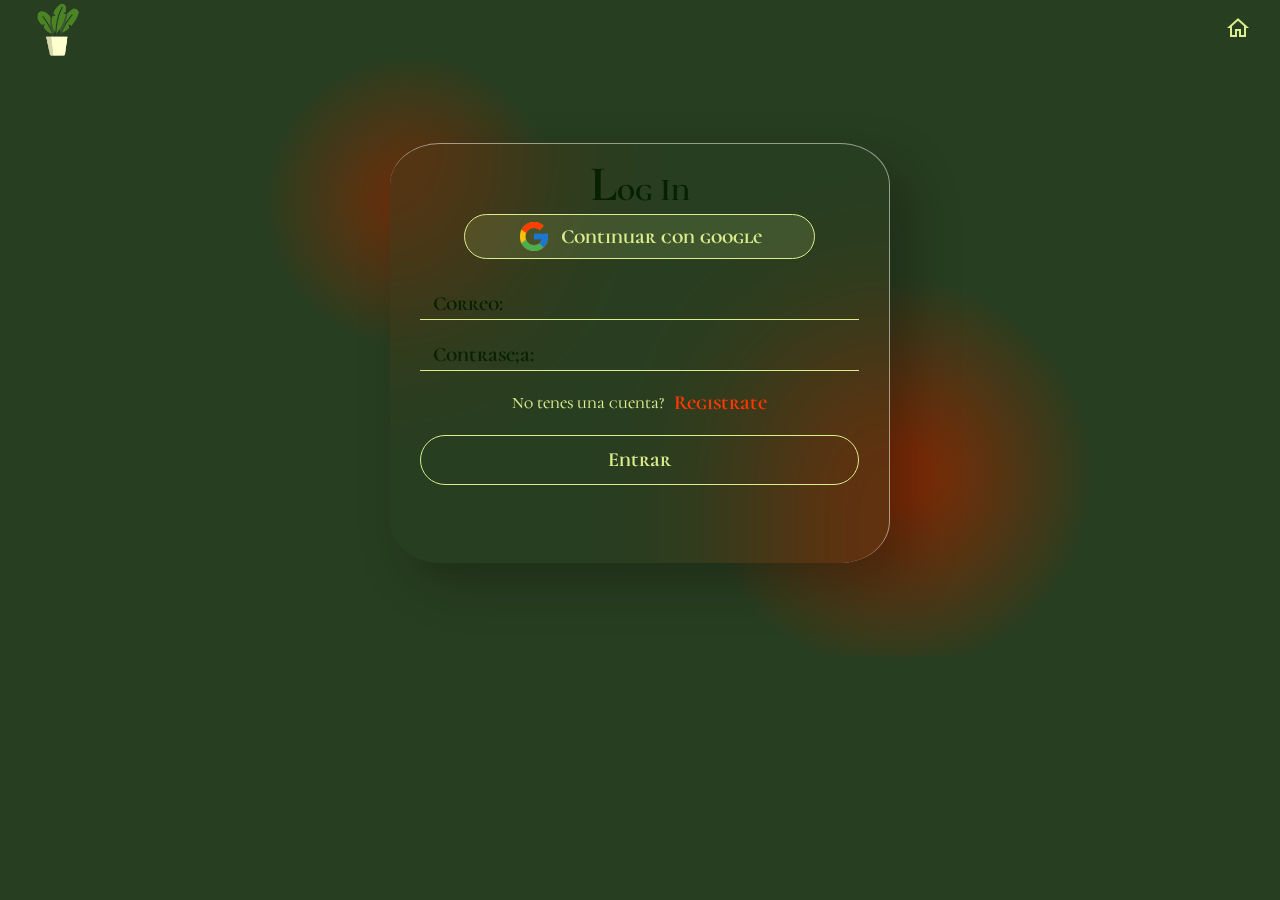
==== log-in.html @ 7e56a9e5 "proyecto integrador" ====
<!DOCTYPE html>
<html lang="en">
<head>
    <meta charset="UTF-8">
    <meta http-equiv="X-UA-Compatible" content="IE=edge">
    <meta name="viewport" content="width=device-width, initial-scale=1.0">
    <title>Log In|Malaya Jardineria</title>
    <link rel="stylesheet" href="assets/styles.css"/>
    <link href="index.html"/>
    <link
    rel="stylesheet"
    href="https://cdnjs.cloudflare.com/ajax/libs/animate.css/4.1.1/animate.min.css"
  />
</head>
<body style="background: rgb(40, 62, 32)">
    <header>
        <img src="assets/img/icon.png.png" class="logo" />
        <nav class="navbar">
          <ul class="navbar-list">
            <li >
              <a class="login-a" href="index.html">
                <img src="assets/img/icons8-home-24.png"/>
              </a>
            </li>
          </ul>
        </nav>
      </header>

      <section id="login-form">
          <div class="formulario-login animate__animated animate__fadeInDownBig">
            <h1>Log In</h1>
            <div class="google-box">
              <img src="assets/img/icons8-google-48.png"/>
              <a class="google-a" href="#">Continuar con google</a>
            </div>
            
            <form>
            
              <div  class="campo">
                <input
                  type="email"
                  id="correo"
                  required
                />
                <label for="correo">Correo:</label>
              </div>

              <div class="campo">
                <input type="password" id="contrasena" required/>
                <label for="contrasena">Contrase;a:</label>

              </div>
              
              <div class="signup-preg">
                <p>No tenes una cuenta?</p>
                  <a href="sign-up.html" target="_blank">Registrate</a>
              </div>

              <div>
                <button class="btn-form" type="submit">Entrar</button>
              </div>

             
            </form>

            
      </div>
      </section>
   
</body>
</html>
---- assets/styles.css ----
@import url("https://fonts.googleapis.com/css2?family=Viaoda+Libre&display=swap");
@import url("https://fonts.googleapis.com/css2?family=Cormorant+Unicase:wght@300;400;500;600;700&display=swap");
@import url("https://fonts.googleapis.com/css2?family=Poppins:wght@400;500;600&display=swap");
@import 'animate.css';
/*font-family: 'Cormorant', serif;
font-family: 'Cormorant Unicase', serif;
font-family: 'Viaoda Libre', cursive;*/

:root {
  --background-header: rgb(40, 62, 32);
  --background-about: rgb(68, 96, 56);
  --background-teach: #b1c950;
  --background-service: #7a9324;
  --background-form: rgb(47, 80, 33);
  --background-contact: #2e4b25;
  --background-footer: rgb(40, 62, 32);
  --title: rgb(255, 55, 0);
  --btn-buy:/*degrade*/ ;
  --sign-up:radial-gradient(circle at 32% 25%, rgba(123, 44, 7, 0.816)  1%, transparent 15%), radial-gradient(circle at 70% 70%, rgb(123, 44, 7) 3%, var(--background-header) 20%);
  --header-hover: rgb(255, 55, 0);
  --text-green: #dced8e;
  --text-white: #f3f4f6;
}

* {
  margin: 0;
  padding: 0;
  box-sizing: border-box;
  text-decoration: none;
  list-style-type: none;
  font-family: "Cormorant Unicase", serif;
}

header {
  background-color: var(--background-header);
  width: 100%;
  display: flex;
  flex-direction: row;
  justify-content: space-between;
  align-items: center;
  height: 60px;
  padding: 0px 30px 0px 30px;
  position: fixed;
  top: 0;
  z-index: 2;
}

.logo {
  height: 90%;
  animation: bajar 1s;
  transform:translateY(-10);
  animation-timing-function: cubic-bezier(.46,.02,.64,.98);
}

@keyframes bajar{
  0%{
    transform: translateY(-10px)
  }

  100% {
    transform:translateY(0px)
  }

}

.navbar,
.navbar-list {
  display: flex;
  align-items: center;
  justify-content: center;
  animation: bajar 1s normal ;
  transform:translateY(-10)
}

@keyframes bajar{
  from{
    transform: translateY(-10px)
  }

  to{
    transform:translateY(0px)
  }
}


.navbar {
  gap: 150px;
}

#menu-toggle,
#cart-toggle,
.menu-label{
  display:none;
}

.navbar-list {
  gap: 30px;
}

.navbar-list a {
  color: var(--text-white);
  font-weight: 600;
  font-size: 18px;
}

.navbar-list li:active {
  transform: translateY(2px);
}

.navbar-list a:hover {
  color: var(--header-hover);
  transition: 0.5s;
}

.navbar-list li:last-child > a:hover {
  color: #2e4b25;
}


.btn-header {
  padding: 8px;
  border-width: 0.5px;
  border-style: solid;
  border-color: var(--text-green);
  border-radius: 15px;
  font-size: 19px;
  text-align: center;
}

.btn-header:hover {
  background-color: var(--text-green);
}

/*****************************************************/
main {
  background-color: var(--background-about);
  display: flex;
  margin: 0;
  flex-direction: column;
}

#presentation {
 background: radial-gradient(circle at 20% 35%, rgba(123, 44, 7, 0.816)  1%, transparent 15%), radial-gradient(ellipse at 85% 20%, rgba(123, 44, 7, 0.816) 3%, var(--background-header) 20%);

  margin-top:60px;
  padding: 100px 0px 300px 10px;
  border-radius: 0px 0px 800px 800px;
  width: 100%;
  display: flex;
  justify-content: center;
  align-items: center;
  position: relative;
  box-shadow: 0px 20px 20px rgb(28, 46, 22);

}

.presentacion {
background:transparent;
  color: var(--text-white);
  display: flex;
  flex-direction: column;
  gap: 3px;
  width: 30%;
  z-index: 1;
  animation: bajar 2s normal ;
  transform:translateY(0)
}

@keyframes bajar{
  from{
    transform: translateY(0px)
  }

  to{
    transform:translateY(10px)
  }
}

.estrella-presentacion {
  width: 4%;
  position: absolute;
  bottom: 1px;
}

.estrella-dos-presentacion {
  width: 5%;
  position: absolute;
  bottom: 620px;
  right: 700px;
}

.presentacion h1 {
  font-size: 100px;
  color: var(--text-green);
  font-family: "Cormorant", serif;
  
}



.frase-2 {
  font-size: 19px;
  font-weight: 200;
  text-align:start;
  animation: bajar 1s normal ;
  transform:translateY(-10)
}

@keyframes bajar{
  from{
    transform: translateY(-10px)
  }

  to{
    transform:translateY(0px)
  }
}

.frase {
  width: 130%;
  font-style: italic;
  font-family: "Cormorant", serif;
  font-weight: 200;
  font-size: 25px;
  text-align: start;
  animation: bajar 1.2s normal ;
  transform:translateY(-10)
}

@keyframes bajar{
  from{
    transform: translateY(-10px)
  }

  to{
    transform:translateY(0px)
  }
}

.empezar {
  color: var(--header-hover);
  padding: 8px;
  border-width: 1px;
  border-style: solid;
  border-radius: 15px;
  font-size: 15px;
  font-weight: 900;
  text-align: center;
  width: 50%;
  margin: 0% 30%;
  animation: bajar 2s normal ;
  transform:translateY(-10)
}

@keyframes bajar{
  from{
    transform: translateY(-10px)
  }

  to{
    transform:translateY(0px)
  }
}

.empezar:hover {
  background-color: rgba(250, 65, 14, 0.372);
}

.imgs-presentacion {

  background: radial-gradient(
    circle at 30% 50%,
    rgba(255, 55, 0, 0.519)1px,
    transparent 110px
  );
  display: flex;
  justify-content: center;
  align-items: center;
  width: 45%;
  gap: 20px;
  position: relative;
}

.flor-1era {
  width: 30%;
  border-radius: 100px 100px 100px 100px;
  position: absolute;
  left: 10px;
  top: 130px;
  opacity: 0.7;
  animation: bajar 3s normal ;
  transform:translateY(-10)
}

@keyframes bajar{
  from{
    transform: translateY(-10px)
  }

  to{
    transform:translateY(0px)
  }
}

.flor-central {
  width: 35%;
  border-radius: 100px 100px 100px 100px;
  animation: bajar 2s normal ;
  transform:translateY(-10)
}

@keyframes bajar{
  from{
    transform: translateY(-10px)
  }

  to{
    transform:translateY(0px)
  }
}

.flor-3era {
  width: 30%;
  border-radius: 100px 100px 100px 100px;
  position: absolute;
  right: 10px;
  bottom: 100px;
  opacity: 0.7;
  animation: bajar 1s normal ;
  transform:translateY(-10)
}

@keyframes bajar{
  from{
    transform: translateY(-10px)
  }

  to{
    transform:translateY(0px)
  }
}
/**********************************************************/

#about-us {
  padding: 80px 0px 80px 0px;
  width: 100%;
  position:relative;
} /*COPY Y PASTE A TODAS LAS SECTIONS*/

.flor-background-about{
  position: absolute;
  width: 300px;
  opacity:20%;
  top:280px;
  left:700px;
}

#about-us h2 {
  text-align: center;
  font-size: 300%;
  color: var(--text-green);
}


#about-us h2::first-letter {
  font-size: 300%;

}

.about-us-texto {
  display: flex;
  flex-direction: column;
  font-weight: 300;
  font-size: 19px;
  color: var(--text-white);
  position: relative;
  z-index: 0;
  gap: 25px;
}

.about-us-texto p {
  margin: auto;
  width: 37%;
  text-align: justify;
}


.flor-about {
  width: 5%;
  position: absolute;
  left: 25%;
  bottom: 40%;
  animation-name: spin;
  animation-duration: 5000ms;
  animation-iteration-count: infinite;
  animation-timing-function: linear; 
}

@keyframes spin {
    from {
        transform:rotate(0deg);
    }
    to {
        transform:rotate(360deg);
    }
}

/*********************************************************/
#teach {
  background: radial-gradient(
      circle at 16% 8%,
      var(--background-about) 10%,
      var(--background-teach) 70%
    ),
    radial-gradient(ellipse at 35% 15%, #19143f 3%, var(--text-green) 10%);
  /*background-color: var(--background-teach);*/
  padding: 80px 0px 80px 0px;
  max-width: 100%;
  position:relative;
} /*COPY Y PASTE A TODAS LAS SECTIONS*/


.flor-background-teach{
  position: absolute;
  width: 300px;
  opacity:20%;
  top:230px;
  right:700px;
}

#teach h2 {
  text-align: center;
  font-size: 270%;
  color: var(--background-header);
 
}

#teach h2::first-letter {
  font-size: 300%;
}

.teach-texto {
  display: flex;
  flex-direction: column;
  font-weight: 700;
  font-size: 19px;
  color: var(--text-green);
  position: relative;
  z-index: 1;
  gap: 25px;
}

.teach-texto p,
.btn-compra {
  margin: auto;
  width: 37%;
  text-align: justify;
}

.teach-texto .btn-compra {
  color: #283e20;
  padding: 8px;
  border-width: 2px;
  border-style: solid;
  border-color: var(--text-green);
  border-radius: 15px;
  font-size: 19px;
  text-align: center;
}

.teach-texto .btn-compra:hover {
  background-color: var(--text-green);
}

.btn-teach{
  width: 40%;
  margin:auto;
  color: #283e20;
  padding: 8px;
  border-width: 2px;
  border-style: solid;
  border-color: var(--text-green);
  border-radius: 15px;
  font-size: 19px;
  text-align: center;
}

.btn-teach:hover{
  color:var(--text-green);
  background-color: #283e20;
  transition: 0.5s;
  border:none;
}

#cursos {
  display: flex;
  flex-wrap: wrap;
  align-items: center;
  justify-content: center;
  gap: 200px;
  padding: 40px 0;
  width: 100%;
}

.contenedor-curso {
  background: transparent;
  border: 3px solid var(--text-green);
  background-size: 25%;
  width: 400px;
  height: 600px;
  display: flex;
  flex-direction: column;
  align-items: center;
  padding: 10px;
  border-radius: 300px 300px 0px 0px;
  position: relative;
}

.estrella-curso {
  width: 50px;
}

.contenedor-curso h3 {
  color: var(--text-green);
  margin: 10px 0px 10px 0px;
  font-size: 23px;
  width: 30%;
  text-align: center;
}

.img-curso {
  height: 50%;
  width: 60%;
  border-radius: 40% 40% 0 0;
  border-width: 1px;
  border-style: solid;
  border-color: var(--text-green);
}

.precio-box {
  padding: 10px;
  width: 60%;
  height: 100px;
  display: flex;
  flex-direction: column;
  transition: 0.5s;
  position: absolute;
  top: 170px;
  left: 230px;
  border-radius: 10%;
  transform: rotate(0.97turn);
  backdrop-filter: blur(7px);
  border-top: 1px solid rgba(255, 255, 255, 0.5);
  border-right: 1px solid rgba(255, 255, 255, 0.5);
  box-shadow: 20px 20px 50px rgba(0, 0, 0, 0.25);
}

.precio-box .titulo {
  font-size: 20px;
  font-weight: 900;
  color: var(--text-white);
  border-width: 1px;
  padding: 6px;
  border-style: solid;
  border-radius: 15px;
  font-size: 19px;
  text-align: center;
}

.precio-box:hover {
  transform: scale(1.3, 1.3);
  cursor: pointer;
}

.precio-box p {
  color: var(--text-white);
  font-weight: 900;
}

.info-curso {
  width: 107%;
  font-weight: 500;
  background-color: var(--text-green);
  display: flex;
  flex-direction: column;
  padding: 10px 15px 15px 15px;
  border-radius: 0px 0px 20px 20px;
}

.info-texto .leer-mas {
  text-align: start;
}

.info-estrellas {
  text-align: center;
  color: #cf3e00;
  font-size: 130%;
}

.leer-mas a {
  color: #cf3e00;
  font-weight: 900;
  font-size: 90%;
}

.btn-compra {
  color: #283e20;
  padding: 8px;
  border-width: 2px;
  border-style: solid;
  border-color: var(--btn-buy);
  border-radius: 15px;
  font-size: 19px;
  text-align: center;
}

.btn-compra:hover {
  color: var(--text-green);
  background-color: #283e20;
  transition: 0.4s;
}

.flor-teach {
  width: 5%;
  position: absolute;
  right: 25%;
  bottom: 40%;
  animation-name: spin;
  animation-duration: 5000ms;
  animation-iteration-count: infinite;
  animation-timing-function: linear; 
}

@keyframes spin {
    from {
        transform:rotate(0deg);
    }
    to {
        transform:rotate(360deg);
    }
}

/*********************************************************/
#service {
  background: radial-gradient(
      circle at 90% 10%,
      var(--background-teach) 10%,
      var(--background-service) 80%
    ),
    radial-gradient(ellipse at 35% 15%, #19143f 3%, var(--text-green) 10%);
  padding: 80px 0px 140px 0px;
  max-width: 100%;
  position:relative;
}

.flor-background-service{
  position: absolute;
  width: 300px;
  opacity:20%;
  top:230px;
  right:700px;
}

#service h2 {
  text-align: center;
  font-size: 300%;
  color: var(--background-header);
}

#service h2::first-letter {
  font-size: 300%;
}

.service-texto {
  display: flex;
  flex-direction: column;
  font-size: 19px;
  color: var(--background-contact);
  font-weight: 300;
  position: relative;
  z-index: 0;
}

.service-texto p {
  margin: auto;
  width: 37%;
  text-align: justify;
  font-weight: 700;
}

.slider-contenedor {
  background: transparent;
  display: flex;
  align-items: center;
  justify-content: center;
  padding-top: 100px;
  height: 400px;
}

.slider {
  width: 100%;
  max-width: 1000px;
  height: 410px;
  text-align: center;
  border-radius: 60px;
  overflow: hidden;
  position: relative;
}

.slides {
  width: 100%;

  display: flex;
  overflow-x: scroll;
  position: relative;
  scroll-behavior: smooth;
  scroll-snap-type: none;
}

.slide {
  background-color: transparent;
  display: flex;
  justify-content: center;
  align-items: center;
  flex-shrink: 0;
  width: 100%;
  height: 410px;
  scroll-snap-align: center;
  margin-right: 0px;
  box-sizing: border-box;
  background: transparent;
  transform-origin: center center;
  transform: scale(1);

}

.slide-texto {
  font-size: 20px;
  font-weight: bold;
  font-family: sans-serif;
}

.slide a {
  background: none;
  border: none;
}

a.slide-antes,
.slider::before {
  transform: rotate(135deg);
  -webkit-transform: rotate(135deg);
  left: 5%;

}

a.slide-despues,
.slider::after {
  transform: rotate(-45deg);
  -webkit-transform: rotate(-45deg);
  right: 5%;

}

.slider::before,
.slider::after,
.slide-antes,
.slide-despues {
 position: absolute;
  top: 45%;
  width: 35px;
  height: 35px;
  border: solid var(--background-header);
  border-width: 0 4px 4px 0;
  padding: 3px;

  box-sizing: border-box;
}

.slider::before,
.slider::after {
  content: " ";
  z-index: 1;
  background: none;
  pointer-events: none;
}
/*.animate__animated.animate__pulse{
  animation-iteration-count: infinite;
  animation-timing-function: ease-in-out;
  animation-duration: 5s;
  animation-direction: alterna;
}*/
.service-container {
  margin-top: 55px;
  padding: 10px 0px 10px 0px;
  border-radius: 10%;
  backdrop-filter: blur(8px);
  border-top: 1px solid rgba(255, 255, 255, 0.5);
  border-right: 1px solid rgba(255, 255, 255, 0.5);
  /*box-shadow: 5px 5px 30px rgba(0, 0, 0, 0.25);*/
  box-shadow: 8px 1px 9px 4px rgba(0,0,0,0.24);
  -webkit-box-shadow: 8px 1px 9px 4px rgba(0,0,0,0.24);
  -moz-box-shadow: 8px 1px 9px 4px rgba(0,0,0,0.24);
  width: 60%;
  height: 330px;
  display: flex;
  justify-content: center;
  align-items: center;
  border-radius: 100px 100px 100px 100px;
  display: relative;

}



.service-info {
  padding: 0 0 10px 0;
  display: flex;
  flex-direction: column;
  align-items: flex-start;
  text-align: start;
  gap: 6px;

  width: 100%;
}

.service-info .text {
  font-size: 19px;
  font-weight: 300;
  color: var(--text-white);
}

.service-info p {
  font-size: 15px;

  color: var(--text-green);
  font-weight: 200;
}

.service-info h3 {
  font-size: 40px;
  color: var(--text-white);
}

.boton-service {
  color: var(--header-hover);
  background-color: transparent;
  border: 1px solid;
  border-radius: 20px;
  padding: 8px;
  cursor: pointer;
  font-size: 16px;
  font-weight: 900;
  background-color: rgba(250, 65, 14, 0.372);
}

button:hover {
  color: var(--background-header);
}

.img-service {
  width: 70%;
  border-radius: 100%;
}

.img-service2 {
  margin: 40px;
  width: 200px;
  height: 200px;
  border-radius: 100%;
}

.img-service3 {
  width: 58%;
  border-radius: 100%;
}

.img-service4 {
  margin: 40px;
  width: 200px;
  height: 200px;
  border-radius: 100%;
}

.flor-service {
  width: 5%;
  position: absolute;
  right: 25%;
  bottom: 20%;
  animation-name: spin;
  animation-duration: 5000ms;
  animation-iteration-count: infinite;
  animation-timing-function: linear; 
}

@keyframes spin {
    from {
        transform:rotate(0deg);
    }
    to {
        transform:rotate(360deg);
    }
}

/***********************************************************/

.dudas {
  padding: 50px 0px 180px 0px;
  max-width: 100%;
  background-repeat: no-repeat;
  background-size: cover;
  /* background-image: url(https://as1.ftcdn.net/v2/jpg/01/63/90/78/1000_F_163907817_OHQ7Z4vIjfrrNaqMI7RRfqMBim71Lg2Z.jpg);*/
  background-image: linear-gradient(
      transparent 20%,
      var(--background-about) 87%
    ),
    url(https://img.freepik.com/foto-gratis/fondo-hojas-verdes_158595-6361.jpg?w=740&t=st=1665029129~exp=1665029729~hmac=24174b3a4b6f342eb22152f36fb796c28597413f4f799295cc6bb13b3e2d60ea);
  background-size: cover;
  background-size: cover;
  background-size: cover;

  /*background-color:radial-gradient(circle at 5% 2%, var(--background-service) 10%, 
    var(--background-about) 50%), 
    radial-gradient(ellipse at 35% 15%, #19143f 3%,
    var(--text-green) 10%);*/
}

.frase-duda {
  justify-content: center;
  text-align: center;
  font-weight: 900;
  font-size: 27px;
  font-style: italic;
  color: var(--text-white);
  width: 100%;
  padding: 0px 0px 10px 0px;
}

.formulario {
  border-radius: 10%;
  backdrop-filter: blur(8px);
  border-top: 1px solid rgba(255, 255, 255, 0.5);
  border-right: 1px solid rgba(255, 255, 255, 0.5);
  box-shadow: 20px 20px 50px rgba(0, 0, 0, 0.25);
  /*background-color: var(--background-form);*/
  margin: auto;
  width: 500px;
  height: 630px;
  padding: 10px 30px;
  border-radius: 10%;
}

.formulario img {
  width: 20%;
  position: relative;
  left: 40%;
  right: 40%;
  background: #dbed8e6c;
  border: 1px solid var(--text-green);
  border-radius: 100%;
  padding: 20px;
}

.formulario form {
  padding: 10px 0px;
  box-sizing: border-box;
}

form .campo {
  border-bottom: 1px solid var(--text-green);
  margin: 20px 0px;
  position: relative;
}

.campo input {
  width: 100%;
  padding: 0 5px;
  height: 30px;
  font-size: 14px;
  font-weight: 600;
  border: none;
  background: none;
  outline: none;
}

.campo label {
  position: absolute;
  top: 50%;
  left: 3%;
  transform: translateY(-50%);
  font-size: 16px;
  pointer-events: none;
  transition: 0.5s;
  color: #072100;
  font-weight: 900;
  font-size: 20px;
}

.campo input:focus ~ label {
  top: -5px;
  color: var(--text-green);
  font-size: 20px;
  background: transparent;
}

.btn-form {
  margin: 20px 0px;
  width: 100%;
  height: 50px;
  border: 1px solid;
  background:transparent;
  border-radius: 25px;
  font-size: 20px;
  color: var(--text-green);
  font-weight: 700;
  cursor: pointer;
}

.btn-form:hover {
  background-color: var(--text-green);
  color: var(--background-contact);
  transition: 0.5s;
}

.btn-form:active {
  transform: scale(1.1);
  color: #cf3e00;
  background-color: var(--background-form);
}

.checkbox {
  color: #072100;
  font-weight: 900;
  font-size: 18px;
}

textarea {
  border: none;
  border-radius: 20px;
  background: #dbed8e3e;

  padding: 10px;
}

textarea::placeholder {
  color: var(--text-green);
  font-size: 15px;
}

/****************************************************************/

#contact {
  background: radial-gradient(circle at 20% 65%, rgba(123, 44, 7, 0.816)  1%, transparent 15%), radial-gradient(ellipse at 85% 20%, rgba(123, 44, 7, 0.816) 3%, var(--background-contact) 20%);
  padding: 160px 0px 100px;
  border-radius: 800px 800px 0px 0px;
  width: 100%;
  box-shadow: 0px -15px 20px #1b3214;
  display:flex;
  flex-direction: column;
  justify-content: center;
  align-items:center;
  position: relative;
  gap: 40px;
}

.contenedor-1 {
  width: 40%;
  display: flex;
  flex-direction: column;
  align-items: center;
  gap: 15px;
  padding: 10px;

}

.contact-texto-img h2 {
  text-align: center;
  font-size: 300%;
  color: var(--text-green);
}

.contact-texto-img h2::first-letter {
  font-size: 300%;
}

.contact-texto-img p {
  font-size: 20px;
  text-align: justify;
  color: var(--text-white);
}

.logo-contact {
  width: 40%;
  margin: 0 30% 0 30%;
}

.links .links-a {
  font-size: 25px;
  font-weight: 900;
  color: var(--text-green);
}

.links .links-a:hover {
  color: var(--header-hover);
  transition: 0.5s;
}

.links span {
  font-size: 25px;
  font-weight: 900;
  color: var(--background-header);
}

.contenedor-2 {
  width: 40%;

}

iframe {
  border: 0px;
  border-radius: 20px;
  z-index: 1;
}

.ubi-canales {
  display: flex;
  gap: 10px;
  position: relative;
}

.estrella-contact{
width: 50px;
position:absolute;
top:0.5%;
}

.estrella-contact-2{
  width: 60px;
  position:absolute;
  top:28%;
  left:25%;
}

.imagenes {
  width: 80%;
  height: 220px;
  display: flex;
  flex-direction: column;
  justify-content: center;
align-items: flex-start;
  border: 1px solid #dced8e;
  border-radius: 20px;
  padding: 0 20px;
  gap:20px;
  box-sizing: border-box;
 /* bottom: -8%;
  left: 50%;
  align-items: flex-start;
  justify-content: center;
  z-index: 0;
  gap: 5px;
  padding: 0px 0px 0px 95px;*/
}

.imagenes img {
  width: 20px;
}

.imagenes .img-mail{
  color: var(--text-white);
  font-style: italic;
}

.imagenes .img-mail:hover{
  color:var(--header-hover);
}

.imagenes p {
  font-weight: 600;
  color: var(--text-white);
}

.redes {
  margin-top: 30px;
  justify-content: center;
  text-align: center;
}

.redes p {

  font-size: 25px;
  font-style: italic;
  color: var(--text-white);
}


/*************************************************************/


.despedida {
  padding-top: 10px;
  text-align: center;
  margin: auto;
  width: 50%;
  border-top: 0.2px solid var(--text-white);
}

footer {
  background-color:var(--background-footer);
  padding: 50px;
}

.icon-footer {
  text-align: center;
  display: inline-block;
}

.footer-text {
  display: inline-block;
  vertical-align: 50%;
color:var(--text-white)
}

  footer p{
    font-weight: 200;
    font-size: 20px ;
  }

  footer b{
    font-weight: 700;
  }

.icon-footer img {
  width: 40px;
  padding: 3px;
}


/********************************************/

#login-form{
  background: var(--sign-up);
display: flex;
flex-direction: column;
align-items: center;
justify-content: center;
margin-top: 49px;
height: 100%;
}

.formulario-login {

  border-radius: 10%;
  backdrop-filter: blur(70px);
  border-top: 1px solid rgba(255, 255, 255, 0.5);
  border-right: 1px solid rgba(255, 255, 255, 0.5);
  box-shadow: 20px 20px 50px rgba(0, 0, 0, 0.25);
  /*background-color: var(--background-form);*/
  margin: 94px;
  width: 500px;
  height: 420px;
  padding: 10px 30px;
  border-radius: 10%;
  
}

.formulario-login form {
  padding: 10px 0px;
  box-sizing: border-box;
}

.formulario-login h1{
  text-align:  center;
  font-size: 32px;
  color: #072100;
}

.formulario-login h1::first-letter{
  font-size: 50px;
}

.google-box{
  background-color: #dbed8e21;
display: flex;
align-items: center;
justify-content: center;
margin:auto;
gap:10px;
  width: 80%;
  height: 45px;
  border: 1px solid;
  border-radius: 25px;
  font-size: 20px;
  color: var(--text-green);
  font-weight: 700;
  cursor: pointer;
}

.google-box:hover{
  background: transparent;
  transition: 0.5s;
}

.google-box:active{
  transform: translateY(2px);
  transform: scale(1.1);
}

.google-a{
font-size: 20px;
color: var(--text-green);
}


.login-a:hover{
  background-color: #dbed8e21;
  border: 0px solid;
  border-radius: 17px;
  font-size: 20px;
  cursor: pointer;
  padding:15px 20px 5px 20px;
}


.google-box img{
  width: 10%;
}

.signup-preg{
  display: flex;
align-items: center;
justify-content: center;
margin:auto;
gap:10px;
font-weight: 450;
color: var(--text-green);
}

.signup-preg a{
  color: var(--header-hover);
  font-weight: 900;
  font-size: 20px;
}

.signup-preg a:hover{
  text-decoration: underline;
}




/**************ANIMATIONS*************************/

.animate__animated.animate__pulse{
  animation-iteration-count: infinite;
  animation-duration: 2s;
  }
  
  .animate__animated.animate__fadeInDownBig{
    animation-duration: 1.3s;
    animation-timing-function:cubic-bezier(0,1,1,.99);
  }
  
  .animate__animated.animate__flash{
    animation-iteration-count: infinite;
    animation-duration: 4.4s;
  }
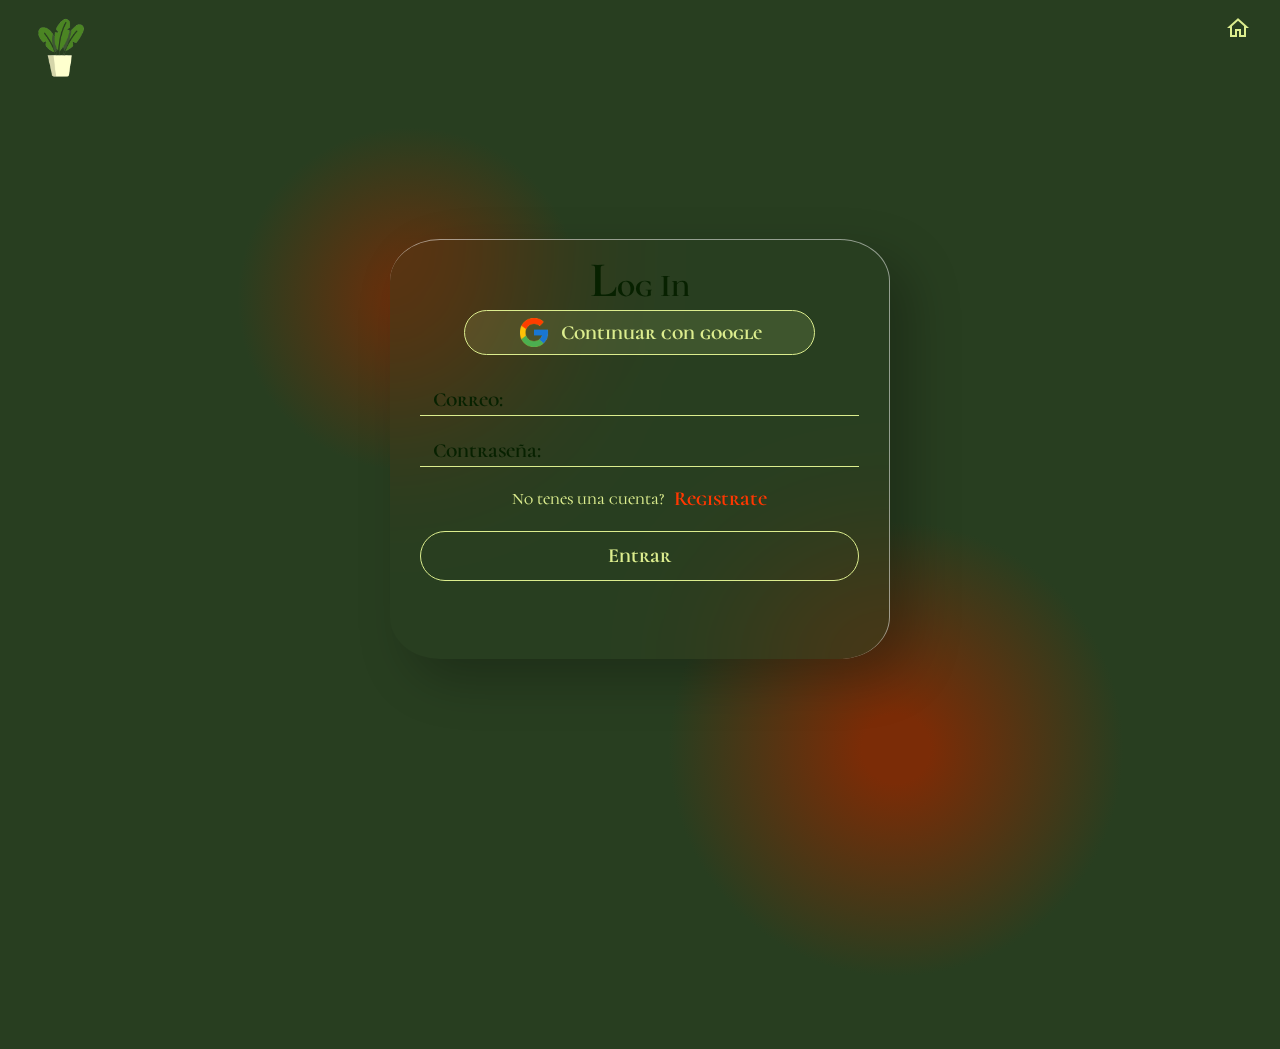
==== commit 7d0ed710: "mediaqueries completas" ====
--- a/log-in.html
+++ b/log-in.html
@@ -7,6 +7,7 @@
     <title>Log In|Malaya Jardineria</title>
     <link rel="stylesheet" href="assets/styles.css"/>
     <link href="index.html"/>
+    <link rel="stylesheet" href="assets/mediaqueries.css">
     <link
     rel="stylesheet"
     href="https://cdnjs.cloudflare.com/ajax/libs/animate.css/4.1.1/animate.min.css"
@@ -14,10 +15,12 @@
 </head>
 <body style="background: rgb(40, 62, 32)">
     <header>
-        <img src="assets/img/icon.png.png" class="logo" />
+      <a class="logo-link" href="index.html">
+        <img src="assets/img/icon.png.png"/>
+      </a>
         <nav class="navbar">
           <ul class="navbar-list">
-            <li >
+            <li class="home-login">
               <a class="login-a" href="index.html">
                 <img src="assets/img/icons8-home-24.png"/>
               </a>
@@ -27,7 +30,7 @@
       </header>
 
       <section id="login-form">
-          <div class="formulario-login animate__animated animate__fadeInDownBig">
+          <div class="formulario-login">
             <h1>Log In</h1>
             <div class="google-box">
               <img src="assets/img/icons8-google-48.png"/>
@@ -47,7 +50,7 @@
 
               <div class="campo">
                 <input type="password" id="contrasena" required/>
-                <label for="contrasena">Contrase;a:</label>
+                <label for="contrasena">Contraseña:</label>
 
               </div>
               
--- a/assets/styles.css
+++ b/assets/styles.css
@@ -1,7 +1,7 @@
 @import url("https://fonts.googleapis.com/css2?family=Viaoda+Libre&display=swap");
 @import url("https://fonts.googleapis.com/css2?family=Cormorant+Unicase:wght@300;400;500;600;700&display=swap");
 @import url("https://fonts.googleapis.com/css2?family=Poppins:wght@400;500;600&display=swap");
-@import 'animate.css';
+@import "animate.css";
 /*font-family: 'Cormorant', serif;
 font-family: 'Cormorant Unicase', serif;
 font-family: 'Viaoda Libre', cursive;*/
@@ -16,7 +16,16 @@
   --background-footer: rgb(40, 62, 32);
   --title: rgb(255, 55, 0);
   --btn-buy:/*degrade*/ ;
-  --sign-up:radial-gradient(circle at 32% 25%, rgba(123, 44, 7, 0.816)  1%, transparent 15%), radial-gradient(circle at 70% 70%, rgb(123, 44, 7) 3%, var(--background-header) 20%);
+  --sign-up: radial-gradient(
+      circle at 32% 25%,
+      rgba(123, 44, 7, 0.816) 1%,
+      transparent 15%
+    ),
+    radial-gradient(
+      circle at 70% 70%,
+      rgb(123, 44, 7) 3%,
+      var(--background-header) 20%
+    );
   --header-hover: rgb(255, 55, 0);
   --text-green: #dced8e;
   --text-white: #f3f4f6;
@@ -48,19 +57,18 @@
 .logo {
   height: 90%;
   animation: bajar 1s;
-  transform:translateY(-10);
-  animation-timing-function: cubic-bezier(.46,.02,.64,.98);
-}
-
-@keyframes bajar{
-  0%{
-    transform: translateY(-10px)
+  transform: translateY(-10);
+  animation-timing-function: cubic-bezier(0.46, 0.02, 0.64, 0.98);
+}
+
+@keyframes bajar {
+  0% {
+    transform: translateY(-10px);
   }
 
   100% {
-    transform:translateY(0px)
-  }
-
+    transform: translateY(0px);
+  }
 }
 
 .navbar,
@@ -68,20 +76,19 @@
   display: flex;
   align-items: center;
   justify-content: center;
-  animation: bajar 1s normal ;
-  transform:translateY(-10)
-}
-
-@keyframes bajar{
-  from{
-    transform: translateY(-10px)
-  }
-
-  to{
-    transform:translateY(0px)
-  }
-}
-
+  animation: bajar 1s normal;
+  transform: translateY(-10);
+}
+
+@keyframes bajar {
+  from {
+    transform: translateY(-10px);
+  }
+
+  to {
+    transform: translateY(0px);
+  }
+}
 
 .navbar {
   gap: 150px;
@@ -89,8 +96,8 @@
 
 #menu-toggle,
 #cart-toggle,
-.menu-label{
-  display:none;
+.menu-label {
+  display: none;
 }
 
 .navbar-list {
@@ -115,7 +122,6 @@
 .navbar-list li:last-child > a:hover {
   color: #2e4b25;
 }
-
 
 .btn-header {
   padding: 8px;
@@ -135,15 +141,29 @@
 main {
   background-color: var(--background-about);
   display: flex;
-  margin: 0;
+  width: 100%;
+  margin: 0px;
   flex-direction: column;
+  justify-content: center;
+  align-items: center;
+  min-width: 824px;
+  width: 100%;
 }
 
 #presentation {
- background: radial-gradient(circle at 20% 35%, rgba(123, 44, 7, 0.816)  1%, transparent 15%), radial-gradient(ellipse at 85% 20%, rgba(123, 44, 7, 0.816) 3%, var(--background-header) 20%);
-
-  margin-top:60px;
-  padding: 100px 0px 300px 10px;
+  background: radial-gradient(
+      circle at 20% 35%,
+      rgba(123, 44, 7, 0.816) 1%,
+      transparent 15%
+    ),
+    radial-gradient(
+      ellipse at 85% 20%,
+      rgba(123, 44, 7, 0.816) 3%,
+      var(--background-header) 20%
+    );
+  max-width: 100%;
+  margin-top: 60px;
+  padding: 100px 0px 300px 0px;
   border-radius: 0px 0px 800px 800px;
   width: 100%;
   display: flex;
@@ -151,28 +171,27 @@
   align-items: center;
   position: relative;
   box-shadow: 0px 20px 20px rgb(28, 46, 22);
-
 }
 
 .presentacion {
-background:transparent;
+  background: transparent;
   color: var(--text-white);
   display: flex;
   flex-direction: column;
   gap: 3px;
   width: 30%;
   z-index: 1;
-  animation: bajar 2s normal ;
-  transform:translateY(0)
-}
-
-@keyframes bajar{
-  from{
-    transform: translateY(0px)
-  }
-
-  to{
-    transform:translateY(10px)
+  animation: bajar 2s normal;
+  transform: translateY(0);
+}
+
+@keyframes bajar {
+  from {
+    transform: translateY(0px);
+  }
+
+  to {
+    transform: translateY(10px);
   }
 }
 
@@ -190,50 +209,51 @@
 }
 
 .presentacion h1 {
+  color: var(--text-green);
   font-size: 100px;
-  color: var(--text-green);
+ 
+  font-weight: 800;
   font-family: "Cormorant", serif;
-  
-}
-
-
+
+}
 
 .frase-2 {
+  width: 150%;
   font-size: 19px;
   font-weight: 200;
   text-align:start;
-  animation: bajar 1s normal ;
-  transform:translateY(-10)
-}
-
-@keyframes bajar{
-  from{
-    transform: translateY(-10px)
-  }
-
-  to{
-    transform:translateY(0px)
+  animation: bajar 1s normal;
+  transform: translateY(-10);
+}
+
+@keyframes bajar {
+  from {
+    transform: translateY(-10px);
+  }
+
+  to {
+    transform: translateY(0px);
   }
 }
 
 .frase {
-  width: 130%;
+  width: 150%;
   font-style: italic;
   font-family: "Cormorant", serif;
   font-weight: 200;
   font-size: 25px;
   text-align: start;
-  animation: bajar 1.2s normal ;
-  transform:translateY(-10)
-}
-
-@keyframes bajar{
-  from{
-    transform: translateY(-10px)
-  }
-
-  to{
-    transform:translateY(0px)
+  animation: bajar 1.2s normal;
+  transform: translateY(-10);
+}
+
+@keyframes bajar {
+  from {
+    transform: translateY(-10px);
+  }
+
+  to {
+    transform: translateY(0px);
   }
 }
 
@@ -246,19 +266,20 @@
   font-size: 15px;
   font-weight: 900;
   text-align: center;
+  justify-content: center;
   width: 50%;
-  margin: 0% 30%;
-  animation: bajar 2s normal ;
-  transform:translateY(-10)
-}
-
-@keyframes bajar{
-  from{
-    transform: translateY(-10px)
-  }
-
-  to{
-    transform:translateY(0px)
+  margin: 0%;
+  animation: bajar 2s normal;
+  transform: translateY(-10);
+}
+
+@keyframes bajar {
+  from {
+    transform: translateY(-10px);
+  }
+
+  to {
+    transform: translateY(0px);
   }
 }
 
@@ -267,10 +288,9 @@
 }
 
 .imgs-presentacion {
-
   background: radial-gradient(
     circle at 30% 50%,
-    rgba(255, 55, 0, 0.519)1px,
+    rgba(255, 55, 0, 0.519) 1px,
     transparent 110px
   );
   display: flex;
@@ -288,34 +308,34 @@
   left: 10px;
   top: 130px;
   opacity: 0.7;
-  animation: bajar 3s normal ;
-  transform:translateY(-10)
-}
-
-@keyframes bajar{
-  from{
-    transform: translateY(-10px)
-  }
-
-  to{
-    transform:translateY(0px)
+  animation: bajar 3s normal;
+  transform: translateY(-10);
+}
+
+@keyframes bajar {
+  from {
+    transform: translateY(-10px);
+  }
+
+  to {
+    transform: translateY(0px);
   }
 }
 
 .flor-central {
   width: 35%;
   border-radius: 100px 100px 100px 100px;
-  animation: bajar 2s normal ;
-  transform:translateY(-10)
-}
-
-@keyframes bajar{
-  from{
-    transform: translateY(-10px)
-  }
-
-  to{
-    transform:translateY(0px)
+  animation: bajar 2s normal;
+  transform: translateY(-10);
+}
+
+@keyframes bajar {
+  from {
+    transform: translateY(-10px);
+  }
+
+  to {
+    transform: translateY(0px);
   }
 }
 
@@ -326,33 +346,33 @@
   right: 10px;
   bottom: 100px;
   opacity: 0.7;
-  animation: bajar 1s normal ;
-  transform:translateY(-10)
-}
-
-@keyframes bajar{
-  from{
-    transform: translateY(-10px)
-  }
-
-  to{
-    transform:translateY(0px)
+  animation: bajar 1s normal;
+  transform: translateY(-10);
+}
+
+@keyframes bajar {
+  from {
+    transform: translateY(-10px);
+  }
+
+  to {
+    transform: translateY(0px);
   }
 }
 /**********************************************************/
 
 #about-us {
-  padding: 80px 0px 80px 0px;
-  width: 100%;
-  position:relative;
-} /*COPY Y PASTE A TODAS LAS SECTIONS*/
-
-.flor-background-about{
+  padding: 80px 0px 150px 0px;
+  width: 100%;
+  position: relative;
+}
+
+.flor-background-about {
   position: absolute;
   width: 300px;
-  opacity:20%;
-  top:280px;
-  left:700px;
+  opacity: 20%;
+  top: 280px;
+  left: 700px;
 }
 
 #about-us h2 {
@@ -360,18 +380,16 @@
   font-size: 300%;
   color: var(--text-green);
 }
-
 
 #about-us h2::first-letter {
   font-size: 300%;
-
 }
 
 .about-us-texto {
   display: flex;
   flex-direction: column;
-  font-weight: 300;
-  font-size: 19px;
+  font-weight: 700;
+  font-size: 20px;
   color: var(--text-white);
   position: relative;
   z-index: 0;
@@ -383,7 +401,6 @@
   width: 37%;
   text-align: justify;
 }
-
 
 .flor-about {
   width: 5%;
@@ -393,16 +410,16 @@
   animation-name: spin;
   animation-duration: 5000ms;
   animation-iteration-count: infinite;
-  animation-timing-function: linear; 
+  animation-timing-function: linear;
 }
 
 @keyframes spin {
-    from {
-        transform:rotate(0deg);
-    }
-    to {
-        transform:rotate(360deg);
-    }
+  from {
+    transform: rotate(0deg);
+  }
+  to {
+    transform: rotate(360deg);
+  }
 }
 
 /*********************************************************/
@@ -413,26 +430,24 @@
       var(--background-teach) 70%
     ),
     radial-gradient(ellipse at 35% 15%, #19143f 3%, var(--text-green) 10%);
-  /*background-color: var(--background-teach);*/
-  padding: 80px 0px 80px 0px;
+
+  padding: 80px 0px 130px 0px;
   max-width: 100%;
-  position:relative;
-} /*COPY Y PASTE A TODAS LAS SECTIONS*/
-
-
-.flor-background-teach{
+  position: relative;
+}
+
+.flor-background-teach {
   position: absolute;
   width: 300px;
-  opacity:20%;
-  top:230px;
-  right:700px;
+  opacity: 20%;
+  top: 230px;
+  right: 700px;
 }
 
 #teach h2 {
   text-align: center;
-  font-size: 270%;
+  font-size: 300%;
   color: var(--background-header);
- 
 }
 
 #teach h2::first-letter {
@@ -443,7 +458,7 @@
   display: flex;
   flex-direction: column;
   font-weight: 700;
-  font-size: 19px;
+  font-size: 20px;
   color: var(--text-green);
   position: relative;
   z-index: 1;
@@ -472,9 +487,9 @@
   background-color: var(--text-green);
 }
 
-.btn-teach{
+.btn-teach {
   width: 40%;
-  margin:auto;
+  margin: auto;
   color: #283e20;
   padding: 8px;
   border-width: 2px;
@@ -485,11 +500,11 @@
   text-align: center;
 }
 
-.btn-teach:hover{
-  color:var(--text-green);
+.btn-teach:hover {
+  color: var(--text-green);
   background-color: #283e20;
   transition: 0.5s;
-  border:none;
+  border: none;
 }
 
 #cursos {
@@ -628,16 +643,16 @@
   animation-name: spin;
   animation-duration: 5000ms;
   animation-iteration-count: infinite;
-  animation-timing-function: linear; 
+  animation-timing-function: linear;
 }
 
 @keyframes spin {
-    from {
-        transform:rotate(0deg);
-    }
-    to {
-        transform:rotate(360deg);
-    }
+  from {
+    transform: rotate(0deg);
+  }
+  to {
+    transform: rotate(360deg);
+  }
 }
 
 /*********************************************************/
@@ -650,15 +665,15 @@
     radial-gradient(ellipse at 35% 15%, #19143f 3%, var(--text-green) 10%);
   padding: 80px 0px 140px 0px;
   max-width: 100%;
-  position:relative;
-}
-
-.flor-background-service{
+  position: relative;
+}
+
+.flor-background-service {
   position: absolute;
   width: 300px;
-  opacity:20%;
-  top:230px;
-  right:700px;
+  opacity: 20%;
+  top: 230px;
+  right: 700px;
 }
 
 #service h2 {
@@ -674,9 +689,9 @@
 .service-texto {
   display: flex;
   flex-direction: column;
-  font-size: 19px;
+  font-size: 20px;
   color: var(--background-contact);
-  font-weight: 300;
+  font-weight: 700;
   position: relative;
   z-index: 0;
 }
@@ -687,6 +702,9 @@
   text-align: justify;
   font-weight: 700;
 }
+
+/*NOTA IMPORTANTE: el slider fue construido siguiendo un 
+tutorial de yt y sin recursos de JS. como fue pedido.*/
 
 .slider-contenedor {
   background: transparent;
@@ -731,7 +749,6 @@
   background: transparent;
   transform-origin: center center;
   transform: scale(1);
-
 }
 
 .slide-texto {
@@ -750,7 +767,6 @@
   transform: rotate(135deg);
   -webkit-transform: rotate(135deg);
   left: 5%;
-
 }
 
 a.slide-despues,
@@ -758,14 +774,13 @@
   transform: rotate(-45deg);
   -webkit-transform: rotate(-45deg);
   right: 5%;
-
 }
 
 .slider::before,
 .slider::after,
 .slide-antes,
 .slide-despues {
- position: absolute;
+  position: absolute;
   top: 45%;
   width: 35px;
   height: 35px;
@@ -783,12 +798,7 @@
   background: none;
   pointer-events: none;
 }
-/*.animate__animated.animate__pulse{
-  animation-iteration-count: infinite;
-  animation-timing-function: ease-in-out;
-  animation-duration: 5s;
-  animation-direction: alterna;
-}*/
+
 .service-container {
   margin-top: 55px;
   padding: 10px 0px 10px 0px;
@@ -796,21 +806,18 @@
   backdrop-filter: blur(8px);
   border-top: 1px solid rgba(255, 255, 255, 0.5);
   border-right: 1px solid rgba(255, 255, 255, 0.5);
-  /*box-shadow: 5px 5px 30px rgba(0, 0, 0, 0.25);*/
-  box-shadow: 8px 1px 9px 4px rgba(0,0,0,0.24);
-  -webkit-box-shadow: 8px 1px 9px 4px rgba(0,0,0,0.24);
-  -moz-box-shadow: 8px 1px 9px 4px rgba(0,0,0,0.24);
-  width: 60%;
+
+  box-shadow: 8px 1px 9px 4px rgba(0, 0, 0, 0.24);
+  -webkit-box-shadow: 8px 1px 9px 4px rgba(0, 0, 0, 0.24);
+  -moz-box-shadow: 8px 1px 9px 4px rgba(0, 0, 0, 0.24);
+  width: 70%;
   height: 330px;
   display: flex;
   justify-content: center;
   align-items: center;
   border-radius: 100px 100px 100px 100px;
   display: relative;
-
-}
-
-
+}
 
 .service-info {
   padding: 0 0 10px 0;
@@ -824,20 +831,20 @@
 }
 
 .service-info .text {
-  font-size: 19px;
+  font-size: 21px;
   font-weight: 300;
   color: var(--text-white);
 }
 
 .service-info p {
-  font-size: 15px;
+  font-size: 18px;
 
   color: var(--text-green);
   font-weight: 200;
 }
 
 .service-info h3 {
-  font-size: 40px;
+  font-size: 32px;
   color: var(--text-white);
 }
 
@@ -857,6 +864,10 @@
   color: var(--background-header);
 }
 
+.contenedor-img-service{
+width: 45%;
+}
+
 .img-service {
   width: 70%;
   border-radius: 100%;
@@ -864,20 +875,20 @@
 
 .img-service2 {
   margin: 40px;
-  width: 200px;
-  height: 200px;
+  width: 70%;
+  height: 150px;
   border-radius: 100%;
 }
 
 .img-service3 {
-  width: 58%;
+  width: 70%;
   border-radius: 100%;
 }
 
 .img-service4 {
   margin: 40px;
-  width: 200px;
-  height: 200px;
+  width: 70%;
+  height: 150px;
   border-radius: 100%;
 }
 
@@ -889,26 +900,25 @@
   animation-name: spin;
   animation-duration: 5000ms;
   animation-iteration-count: infinite;
-  animation-timing-function: linear; 
+  animation-timing-function: linear;
 }
 
 @keyframes spin {
-    from {
-        transform:rotate(0deg);
-    }
-    to {
-        transform:rotate(360deg);
-    }
+  from {
+    transform: rotate(0deg);
+  }
+  to {
+    transform: rotate(360deg);
+  }
 }
 
 /***********************************************************/
 
 .dudas {
   padding: 50px 0px 180px 0px;
-  max-width: 100%;
+  width: 100%;
   background-repeat: no-repeat;
   background-size: cover;
-  /* background-image: url(https://as1.ftcdn.net/v2/jpg/01/63/90/78/1000_F_163907817_OHQ7Z4vIjfrrNaqMI7RRfqMBim71Lg2Z.jpg);*/
   background-image: linear-gradient(
       transparent 20%,
       var(--background-about) 87%
@@ -917,11 +927,6 @@
   background-size: cover;
   background-size: cover;
   background-size: cover;
-
-  /*background-color:radial-gradient(circle at 5% 2%, var(--background-service) 10%, 
-    var(--background-about) 50%), 
-    radial-gradient(ellipse at 35% 15%, #19143f 3%,
-    var(--text-green) 10%);*/
 }
 
 .frase-duda {
@@ -941,7 +946,6 @@
   border-top: 1px solid rgba(255, 255, 255, 0.5);
   border-right: 1px solid rgba(255, 255, 255, 0.5);
   box-shadow: 20px 20px 50px rgba(0, 0, 0, 0.25);
-  /*background-color: var(--background-form);*/
   margin: auto;
   width: 500px;
   height: 630px;
@@ -1007,7 +1011,7 @@
   width: 100%;
   height: 50px;
   border: 1px solid;
-  background:transparent;
+  background: transparent;
   border-radius: 25px;
   font-size: 20px;
   color: var(--text-green);
@@ -1049,27 +1053,35 @@
 /****************************************************************/
 
 #contact {
-  background: radial-gradient(circle at 20% 65%, rgba(123, 44, 7, 0.816)  1%, transparent 15%), radial-gradient(ellipse at 85% 20%, rgba(123, 44, 7, 0.816) 3%, var(--background-contact) 20%);
+  background: radial-gradient(
+      circle at 20% 65%,
+      rgba(123, 44, 7, 0.816) 1%,
+      transparent 15%
+    ),
+    radial-gradient(
+      ellipse at 85% 20%,
+      rgba(123, 44, 7, 0.816) 3%,
+      var(--background-contact) 20%
+    );
   padding: 160px 0px 100px;
   border-radius: 800px 800px 0px 0px;
   width: 100%;
   box-shadow: 0px -15px 20px #1b3214;
-  display:flex;
+  display: flex;
   flex-direction: column;
   justify-content: center;
-  align-items:center;
+  align-items: center;
   position: relative;
   gap: 40px;
 }
 
 .contenedor-1 {
-  width: 40%;
+  width: 60%;
   display: flex;
   flex-direction: column;
   align-items: center;
   gap: 15px;
   padding: 10px;
-
 }
 
 .contact-texto-img h2 {
@@ -1111,33 +1123,34 @@
 }
 
 .contenedor-2 {
-  width: 40%;
-
+  width: 50%;
 }
 
 iframe {
   border: 0px;
   border-radius: 20px;
   z-index: 1;
+  width: 100%;
 }
 
 .ubi-canales {
   display: flex;
   gap: 10px;
   position: relative;
-}
-
-.estrella-contact{
-width: 50px;
-position:absolute;
-top:0.5%;
-}
-
-.estrella-contact-2{
+  width: 100%;
+}
+
+.estrella-contact {
+  width: 50px;
+  position: absolute;
+  top: 0.5%;
+}
+
+.estrella-contact-2 {
   width: 60px;
-  position:absolute;
-  top:28%;
-  left:25%;
+  position: absolute;
+  top: 28%;
+  left: 25%;
 }
 
 .imagenes {
@@ -1146,32 +1159,25 @@
   display: flex;
   flex-direction: column;
   justify-content: center;
-align-items: flex-start;
+  align-items: flex-start;
   border: 1px solid #dced8e;
   border-radius: 20px;
   padding: 0 20px;
-  gap:20px;
+  gap: 20px;
   box-sizing: border-box;
- /* bottom: -8%;
-  left: 50%;
-  align-items: flex-start;
-  justify-content: center;
-  z-index: 0;
-  gap: 5px;
-  padding: 0px 0px 0px 95px;*/
 }
 
 .imagenes img {
   width: 20px;
 }
 
-.imagenes .img-mail{
+.imagenes .img-mail {
   color: var(--text-white);
   font-style: italic;
 }
 
-.imagenes .img-mail:hover{
-  color:var(--header-hover);
+.imagenes .img-mail:hover {
+  color: var(--header-hover);
 }
 
 .imagenes p {
@@ -1186,15 +1192,12 @@
 }
 
 .redes p {
-
   font-size: 25px;
   font-style: italic;
   color: var(--text-white);
 }
 
-
 /*************************************************************/
-
 
 .despedida {
   padding-top: 10px;
@@ -1205,8 +1208,9 @@
 }
 
 footer {
-  background-color:var(--background-footer);
+  background-color: var(--background-footer);
   padding: 50px;
+  min-width: 824px;
 }
 
 .icon-footer {
@@ -1217,74 +1221,100 @@
 .footer-text {
   display: inline-block;
   vertical-align: 50%;
-color:var(--text-white)
-}
-
-  footer p{
-    font-weight: 200;
-    font-size: 20px ;
-  }
-
-  footer b{
-    font-weight: 700;
-  }
+  color: var(--text-white);
+}
+
+footer p {
+  font-weight: 200;
+  font-size: 20px;
+}
+
+footer b {
+  font-weight: 700;
+}
 
 .icon-footer img {
   width: 40px;
   padding: 3px;
 }
 
-
 /********************************************/
 
-#login-form{
+#login-form {
   background: var(--sign-up);
-display: flex;
-flex-direction: column;
-align-items: center;
-justify-content: center;
-margin-top: 49px;
-height: 100%;
+  display: flex;
+  flex-direction: column;
+  align-items: center;
+  justify-content: center;
+  margin-top: 49px;
+  height: 1000px;
 }
 
 .formulario-login {
-
   border-radius: 10%;
   backdrop-filter: blur(70px);
   border-top: 1px solid rgba(255, 255, 255, 0.5);
   border-right: 1px solid rgba(255, 255, 255, 0.5);
   box-shadow: 20px 20px 50px rgba(0, 0, 0, 0.25);
-  /*background-color: var(--background-form);*/
-  margin: 94px;
+  margin: 0px 0px 200px 0px;
   width: 500px;
   height: 420px;
   padding: 10px 30px;
   border-radius: 10%;
+  animation: bajar 2s;
+  transform: translateY(-1000);
+  animation-timing-function: cubic-bezier(0.46, 0.02, 0.64, 0.98);
+}
+
+@keyframes bajar {
+  0% {
+    transform: translateY(-1000px);
+  }
+
+  100% {
+    transform: translateY(0px);
+  }
+}
+
+.logo-link img{
+  width: 30%;
+  margin-top: 40px;
+    animation: bajar 2s normal;
+    transform: translateY(-1000);
+  }
   
-}
+  @keyframes bajar {
+    from {
+      transform: translateY(-1000px);
+    }
+  
+    to {
+      transform: translateY(0px);
+    }
+  }
 
 .formulario-login form {
   padding: 10px 0px;
   box-sizing: border-box;
 }
 
-.formulario-login h1{
-  text-align:  center;
+.formulario-login h1 {
+  text-align: center;
   font-size: 32px;
   color: #072100;
 }
 
-.formulario-login h1::first-letter{
+.formulario-login h1::first-letter {
   font-size: 50px;
 }
 
-.google-box{
+.google-box {
   background-color: #dbed8e21;
-display: flex;
-align-items: center;
-justify-content: center;
-margin:auto;
-gap:10px;
+  display: flex;
+  align-items: center;
+  justify-content: center;
+  margin: auto;
+  gap: 10px;
   width: 80%;
   height: 45px;
   border: 1px solid;
@@ -1295,72 +1325,67 @@
   cursor: pointer;
 }
 
-.google-box:hover{
+.google-box:hover {
   background: transparent;
   transition: 0.5s;
 }
 
-.google-box:active{
+.google-box:active {
   transform: translateY(2px);
   transform: scale(1.1);
 }
 
-.google-a{
-font-size: 20px;
-color: var(--text-green);
-}
-
-
-.login-a:hover{
+.google-a {
+  font-size: 20px;
+  color: var(--text-green);
+}
+
+.login-a:hover {
   background-color: #dbed8e21;
   border: 0px solid;
   border-radius: 17px;
   font-size: 20px;
   cursor: pointer;
-  padding:15px 20px 5px 20px;
-}
-
-
-.google-box img{
+  padding: 15px 20px 5px 20px;
+}
+
+.google-box img {
   width: 10%;
 }
 
-.signup-preg{
-  display: flex;
-align-items: center;
-justify-content: center;
-margin:auto;
-gap:10px;
-font-weight: 450;
-color: var(--text-green);
-}
-
-.signup-preg a{
+.signup-preg {
+  display: flex;
+  align-items: center;
+  justify-content: center;
+  margin: auto;
+  gap: 10px;
+  font-weight: 450;
+  color: var(--text-green);
+}
+
+.signup-preg a {
   color: var(--header-hover);
   font-weight: 900;
   font-size: 20px;
 }
 
-.signup-preg a:hover{
+.signup-preg a:hover {
   text-decoration: underline;
 }
 
-
-
-
 /**************ANIMATIONS*************************/
 
-.animate__animated.animate__pulse{
+.animate__animated.animate__pulse {
   animation-iteration-count: infinite;
   animation-duration: 2s;
-  }
-  
-  .animate__animated.animate__fadeInDownBig{
-    animation-duration: 1.3s;
-    animation-timing-function:cubic-bezier(0,1,1,.99);
-  }
-  
-  .animate__animated.animate__flash{
-    animation-iteration-count: infinite;
-    animation-duration: 4.4s;
-  }+}
+
+.animate__animated.animate__fadeInDownBig {
+  animation-duration: 1.3s;
+  animation-timing-function: cubic-bezier(0, 1, 1, 0.99);
+}
+
+.animate__animated.animate__flash {
+  animation-iteration-count: infinite;
+  animation-duration: 4.4s;
+}
--- a/assets/mediaqueries.css
+++ b/assets/mediaqueries.css
@@ -0,0 +1,535 @@
+/*tablet*/
+/*tablets*/
+@import "animate.css";
+@media (max-width: 992px)  {
+  .navbar-list {
+    position: absolute;
+    top: 100%;
+    left: 0%;
+    right: 0%;
+    width: 100%;
+    flex-direction: column;
+    background-color: rgb(40, 62, 32);
+    border-radius: 0px 0px 100% 100%;
+    align-items: center;
+    padding: 10% 0px 24% 0px;
+    gap: 30px;
+    z-index: 3px;
+    display: none;
+    animation: fadeInDownBig;
+    animation-duration: 2s;
+  }
+
+  @keyframes fadeInDownBig {
+  }
+
+  .navbar-list a {
+    cursor: pointer;
+    font-size: 40px;
+  }
+
+  .menu-label {
+    display: flex;
+    cursor: pointer;
+  }
+
+  #menu-toggle:checked + .navbar-list {
+    display: flex;
+  }
+
+  #presentation {
+    display: flex;
+    align-items: center;
+    justify-content: center;
+    margin-top: 60px;
+    padding: 80px 0px 250px 10px;
+  }
+
+  .presentacion {
+    width: 30%;
+
+  }
+
+
+
+  .estrella-dos-presentacion {
+    display: none;
+  }
+
+  .frase-2 {
+    width: 200%;
+    text-align: center;
+  }
+
+  .frase {
+    width: 200%;
+    text-align: center;
+  }
+  .empezar {
+    width: 200%;
+    text-align: center;
+  }
+  .imgs-presentacion {
+    display: flex;
+    justify-content: center;
+    align-items: center;
+    width: 50%;
+    position: relative;
+  }
+
+  .flor-1era{
+    width: 30%;
+  }
+
+  .flor-3era{
+    width: 30%;
+  }
+
+  .flor-background-about {
+    left: 300px;
+  }
+
+  .flor-background-teach {
+    left: 170px;
+    top: 250px;
+  }
+
+  .flor-background-service {
+    left: 170px;
+    top: 200px;
+  }
+
+  .about-us-texto{
+    font-size: 25px;
+  }
+
+  .about-us-texto p {
+    margin: auto;
+    width: 60%;
+    text-align: justify;
+  }
+
+  .flor-about {
+    left: 14%;
+  }
+
+  .teach-texto {
+    font-size: 25px;
+  }
+
+  .teach-texto p,
+  .btn-compra {
+    width: 60%;
+  }
+
+  .flor-teach {
+    right: 14%;
+  }
+
+  .service-texto{
+    font-size: 25px;
+  }
+
+  .service-texto p {
+    width: 60%;
+  }
+
+  .flor-service {
+    right: 14%;
+  }
+
+  .service-container{
+    width:75%;
+  }
+
+
+  .img-service {
+    width: 62%;
+  }
+
+  .img-service2 {
+    width: 62%;
+    height: 127px;
+  }
+
+  .img-service3 {
+    width: 62%;}
+
+    .img-service4 {
+      width: 62%;
+      height: 127px;}
+
+  .service-info h3 {
+    font-size: 38px;}
+
+    .service-info .text {
+      font-size: 23px;}
+
+      .service-info p {
+        font-size: 20px;}
+
+.formulario{
+  width: 90%;
+  height: 90%;
+}
+
+.formulario img {
+  width: 10%;
+left:45%;
+right: 45%;
+}
+
+.campo input{
+  font-size: 40px;
+}
+
+.campo label{
+  font-size: 35px
+}
+
+.campo input:focus ~ label {
+
+  font-size: 40px}
+
+
+  .btn-form{
+    font-size: 30px
+  }
+  .checkbox {
+    font-size: 150%;}
+
+    textarea::placeholder {
+      font-size: 25px;}
+  
+  .contenedor-1{
+    width: 60%;
+  }
+  
+  .contenedor-2{
+    display:flex;
+    flex-direction: column;
+    width: 80%;
+  }
+  
+  .ubi-canales{
+    display: flex;
+    flex-direction: column;
+    align-items: center;
+    justify-content: center;
+  }
+  
+  iframe{
+    width: 80%;
+  }
+
+  .links .links-a {
+    font-size: 45px;}
+
+  .imagenes {
+    height: 90%;
+    padding:20px 30px;
+  }
+
+  .imagenes .img-mail {
+    font-size: 25px;
+  }
+
+  .imagenes p {
+    font-size: 25px;
+  }
+
+
+  /*****/
+
+  .formulario-login {
+    width: 600px;
+    height: 480px;
+    padding: 30px 30px;
+  }
+
+  .formulario-login form {
+    padding: 30px 0px;
+}
+
+.formulario-login h1 {
+  font-size: 42px;}
+
+  .google-box{
+    gap: 15px;
+    width: 85%;
+    height: 58px;
+  }
+
+  .google-a {
+    font-size: 25px;}
+
+    .google-box img {
+      width: 9%;}
+
+      .signup-preg {
+      font-size: 23px;
+      }
+
+      .signup-preg a {
+        font-size: 26px;
+      }
+
+      .logo-link img{
+        width: 35%;
+        margin-top: 40px;
+      }
+      .home-login{
+        display:none;
+      }
+    }
+
+/******************************/
+/*celulares*/
+
+@media (max-width: 576px) {
+
+  .presentacion{
+    display:flex;
+    flex-direction: column;
+    align-items: center;
+    justify-content: center;
+    gap:10px;
+    
+  }
+  
+  .presentacion h1{
+    text-align: center;
+   font-size: 110px;
+  }
+  
+  .frase{
+    width: 200%;
+    font-size: 35px;
+    text-align: center;
+  }
+  
+  .frase-2{
+  text-align: center;
+  font-size:30px ;
+  }
+
+  .empezar{
+    font-size: 25px;
+  }
+  
+  .imgs-presentacion{
+      display:none;
+    }
+  
+    .about-us-texto{
+      font-size: 30px;
+    }
+
+    #about-us h2{
+      font-size: 500%;
+
+    }
+
+    .about-us-texto p {
+      width: 80%;
+  }
+
+  .flor-about {
+    left:90%;
+    bottom: 0.1%;
+  }
+
+  .teach-texto,
+  .btn-compra{
+    font-size: 30px ;
+  }
+
+  #teach{
+    padding: 80px 0px 190px 0px;
+  }
+
+  #teach h2{
+    font-size: 550%;
+  }
+
+  .flor-teach {
+    right: 20%;
+    top: 90%;}
+  
+  .teach-texto p,
+  .btn-compra {
+    width: 80%;}
+
+ #cursos{
+  gap:250px;
+ }
+
+ .contenedor-curso{
+  width: 500px;
+  height: 700px;
+ }
+
+  .contenedor-curso h3{
+  font-size: 32px;
+ }
+
+ .precio-box{
+  top: 200px;
+  left: 260px;
+  height: 150px;
+ }
+
+ .precio-box .titulo {
+  font-size: 30px;}
+
+  .precio-box p {
+    font-size: 23px;
+  }
+
+  .info-texto,.leer-mas{
+    font-size: 25px;
+    padding: 5px 0px 10px 0px;
+  }
+
+  .leer-mas a {
+    font-size: 25px;
+  }
+
+    .service-texto{
+      font-size: 30px 
+    }
+  
+    .service-texto p{
+      width: 80%;
+    }
+
+    .flor-service {
+      right: 20%;
+      top: 20%;
+    }
+  
+  .service-container{
+    width:77%;
+  }
+  
+  .service-info h3{
+    font-size: 30px;
+  }
+  
+  .service-info .text{
+    font-size:16px;
+  }
+  
+  .service-info p{
+    font-size: 14px;
+  }
+
+
+  .img-service {
+    width: 65%;
+  }
+
+  .img-service2 {
+    width: 65%;
+    height: 130px;
+  }
+
+  .img-service3 {
+    width: 65%;}
+
+ .img-service4 {
+  width: 65%;
+  height: 130px;}
+
+  .service-info h3 {
+    font-size: 38px;}
+
+    .service-info .text {
+      font-size: 24px;}
+
+      .service-info p {
+        font-size: 20px;}
+
+
+        .campo input{
+          font-size: 30px;
+        }
+        
+        .campo label{
+          font-size: 27px
+        }
+        
+        .campo input:focus ~ label {
+        
+          font-size: 30px}
+        
+        
+          .btn-form{
+            font-size: 27px
+          }
+          .checkbox {
+            font-size: 150%;}
+        
+            textarea::placeholder {
+              font-size: 25px;}
+
+
+  .contact-texto-img h2{
+    font-size: 500%;
+  } 
+
+  .contact-texto-img p{
+    font-size: 30px
+  }
+
+  .estrella-contact-2 {
+    top: 38%;
+    left: 20%;}
+  
+  .contenedor-1{
+    width: 80%;
+  }
+  
+  .contenedor-2{
+    display:flex;
+    flex-direction: column;
+    width: 80%;
+  }
+  
+  .ubi-canales{
+    display: flex;
+    flex-direction: column;
+    align-items: center;
+    justify-content: center;
+  }
+  
+  iframe{
+    width: 80%;
+  }
+  
+  /***********/
+  .formulario-login {
+    width: 400px;
+    height: 460px;
+    padding: 30px 30px;
+  }
+
+  .home-login{
+    display:none;
+  }
+
+  .home-sigup{
+    display:none;
+  }
+
+
+
+  .google-box {
+    width: 95%;
+  height: 50px;
+  }
+
+  .signup-preg {
+    font-size: 18px;
+  }
+}